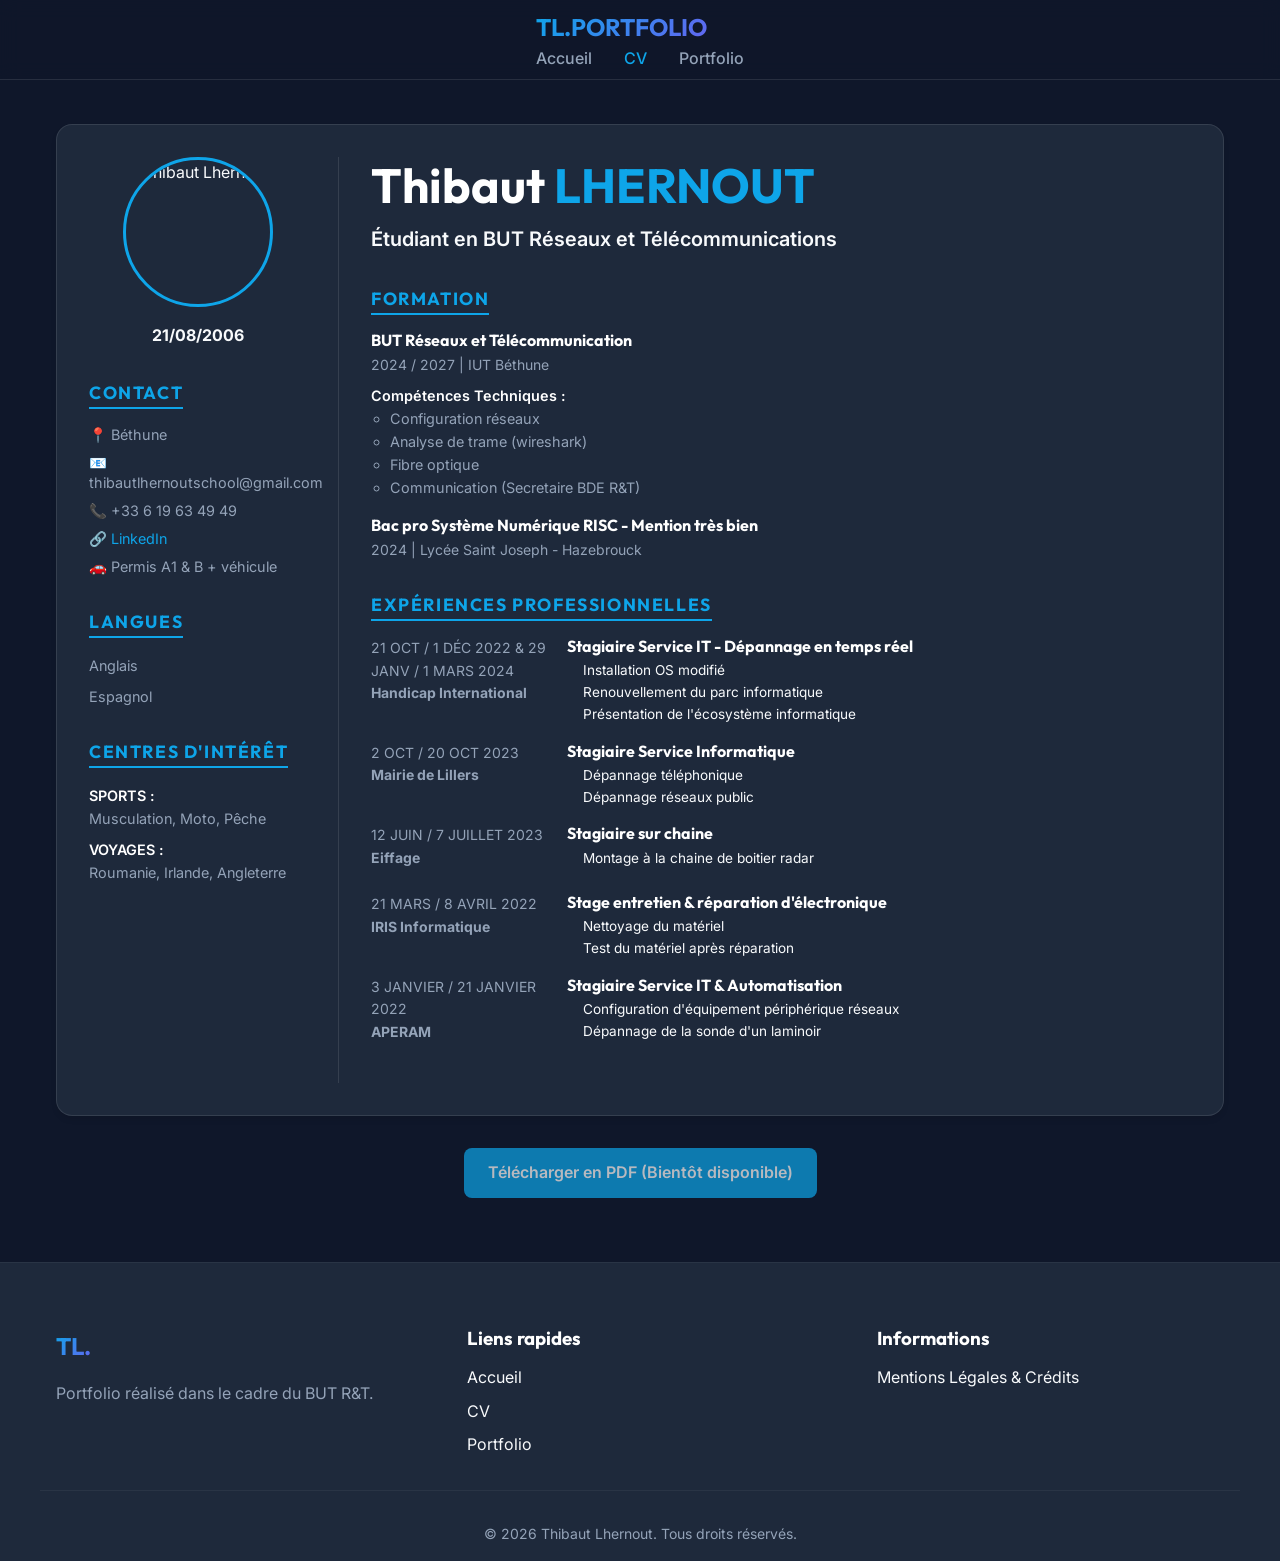
==== cv.html @ 1a81b9df "base du portfolio" ====
<!DOCTYPE html>
<html lang="fr">

<head>
    <meta charset="UTF-8">
    <meta name="viewport" content="width=device-width, initial-scale=1.0">
    <title>CV | Thibaut Lhernout</title>
    <meta name="description" content="CV professionnel de Thibaut Lhernout, étudiant en BUT R&T.">
    <link rel="stylesheet" href="style.css">
</head>

<body>
    <header>
        <div class="container nav">
            <a href="index.html" class="logo">TL.PORTFOLIO</a>
            <div class="menu-toggle" id="mobile-menu">
                <span></span>
                <span></span>
                <span></span>
            </div>
            <ul class="nav-links" id="nav-links">
                <li><a href="index.html">Accueil</a></li>
                <li><a href="cv.html" class="active">CV</a></li>
                <li><a href="portfolio.html">Portfolio</a></li>
            </ul>
        </div>
    </header>

    <main class="section animate-in">
        <div class="container" style="padding-top: 60px;">
            <div class="cv-container">
                <div class="cv-grid">
                    <!-- Sidebar -->
                    <aside class="cv-sidebar">
                        <div class="cv-section" style="text-align: center;">
                            <img src="assets/me.jpg" alt="Thibaut Lhernout"
                                style="width: 150px; height: 150px; border-radius: 50%; object-fit: cover; margin: 0 auto 1rem; border: 3px solid var(--primary);">
                            <p style="font-weight: 700; margin-bottom: 0.25rem;">21/08/2006</p>
                        </div>
                        <div class="cv-section">
                            <h3>Contact</h3>
                            <ul style="font-size: 0.9rem; color: var(--text-muted); line-height: 1.4;">
                                <li style="margin-bottom: 0.5rem;">📍 Béthune</li>
                                <li style="margin-bottom: 0.5rem;">📧 thibautlhernoutschool@gmail.com</li>
                                <li style="margin-bottom: 0.5rem;">📞 +33 6 19 63 49 49</li>
                                <li style="margin-bottom: 0.5rem;">🔗 <a
                                        href="https://www.linkedin.com/in/thibaut-lhernout-79a425307"
                                        style="color: var(--primary);">LinkedIn</a></li>
                                <li style="margin-bottom: 0.5rem;">🚗 Permis A1 & B + véhicule</li>
                            </ul>
                        </div>
                        <div class="cv-section">
                            <h3>Langues</h3>
                            <ul style="font-size: 0.9rem; color: var(--text-muted);">
                                <li style="margin-bottom: 0.5rem;">Anglais</li>
                                <li style="margin-bottom: 0.5rem;">Espagnol</li>
                            </ul>
                        </div>
                        <div class="cv-section">
                            <h3>Centres d'intérêt</h3>
                            <div style="font-size: 0.9rem; color: var(--text-muted);">
                                <p style="font-weight: 600; color: var(--white);">SPORTS :</p>
                                <p style="margin-bottom: 0.5rem;">Musculation, Moto, Pêche</p>
                                <p style="font-weight: 600; color: var(--white);">VOYAGES :</p>
                                <p>Roumanie, Irlande, Angleterre</p>
                            </div>
                        </div>
                    </aside>

                    <!-- Main Content -->
                    <div class="cv-main">
                        <div class="cv-section">
                            <h2 style="margin-bottom: 0.5rem; font-size: 3rem;">Thibaut <span
                                    style="color: var(--primary);">LHERNOUT</span></h2>
                            <p style="font-size: 1.25rem; font-weight: 600; margin-bottom: 1rem;">
                                Étudiant en BUT Réseaux et Télécommunications
                            </p>
                        </div>

                        <div class="cv-section">
                            <h3>Formation</h3>
                            <div class="cv-item">
                                <h4>BUT Réseaux et Télécommunication</h4>
                                <span class="date">2024 / 2027 | IUT Béthune</span>
                                <div style="font-size: 0.9rem; color: var(--text-muted); margin-top: 0.5rem;">
                                    <p style="font-weight: 600; color: var(--white);">Compétences Techniques :</p>
                                    <ul style="margin-left: 1.2rem; list-style-type: circle;">
                                        <li>Configuration réseaux</li>
                                        <li>Analyse de trame (wireshark)</li>
                                        <li>Fibre optique</li>
                                        <li>Communication (Secretaire BDE R&T)</li>
                                    </ul>
                                </div>
                            </div>
                            <div class="cv-item" style="margin-top: 1rem;">
                                <h4>Bac pro Système Numérique RISC - Mention très bien</h4>
                                <span class="date">2024 | Lycée Saint Joseph - Hazebrouck</span>
                            </div>
                        </div>

                        <div class="cv-section">
                            <h3>Expériences Professionnelles</h3>
                            <div class="cv-item" style="display: grid; grid-template-columns: 180px 1fr; gap: 1rem;">
                                <span class="date">21 OCT / 1 DÉC 2022 & 29 JANV / 1 MARS 2024<br><strong>Handicap
                                        International</strong></span>
                                <div>
                                    <h4>Stagiaire Service IT - Dépannage en temps réel</h4>
                                    <ul style="font-size: 0.85rem; padding-left: 1rem;">
                                        <li>Installation OS modifié</li>
                                        <li>Renouvellement du parc informatique</li>
                                        <li>Présentation de l'écosystème informatique</li>
                                    </ul>
                                </div>
                            </div>
                            <div class="cv-item"
                                style="display: grid; grid-template-columns: 180px 1fr; gap: 1rem; margin-top: 1rem;">
                                <span class="date">2 OCT / 20 OCT 2023<br><strong>Mairie de Lillers</strong></span>
                                <div>
                                    <h4>Stagiaire Service Informatique</h4>
                                    <ul style="font-size: 0.85rem; padding-left: 1rem;">
                                        <li>Dépannage téléphonique</li>
                                        <li>Dépannage réseaux public</li>
                                    </ul>
                                </div>
                            </div>
                            <div class="cv-item"
                                style="display: grid; grid-template-columns: 180px 1fr; gap: 1rem; margin-top: 1rem;">
                                <span class="date">12 JUIN / 7 JUILLET 2023<br><strong>Eiffage</strong></span>
                                <div>
                                    <h4>Stagiaire sur chaine</h4>
                                    <ul style="font-size: 0.85rem; padding-left: 1rem;">
                                        <li>Montage à la chaine de boitier radar</li>
                                    </ul>
                                </div>
                            </div>
                            <div class="cv-item"
                                style="display: grid; grid-template-columns: 180px 1fr; gap: 1rem; margin-top: 1rem;">
                                <span class="date">21 MARS / 8 AVRIL 2022<br><strong>IRIS Informatique</strong></span>
                                <div>
                                    <h4>Stage entretien & réparation d'électronique</h4>
                                    <ul style="font-size: 0.85rem; padding-left: 1rem;">
                                        <li>Nettoyage du matériel</li>
                                        <li>Test du matériel après réparation</li>
                                    </ul>
                                </div>
                            </div>
                            <div class="cv-item"
                                style="display: grid; grid-template-columns: 180px 1fr; gap: 1rem; margin-top: 1rem;">
                                <span class="date">3 JANVIER / 21 JANVIER 2022<br><strong>APERAM</strong></span>
                                <div>
                                    <h4>Stagiaire Service IT & Automatisation</h4>
                                    <ul style="font-size: 0.85rem; padding-left: 1rem;">
                                        <li>Configuration d'équipement périphérique réseaux</li>
                                        <li>Dépannage de la sonde d'un laminoir</li>
                                    </ul>
                                </div>
                            </div>
                        </div>
                    </div>
                </div>
            </div>
            <div style="margin-top: var(--space-md); text-align: center;">
                <a href="#" class="btn btn-primary" style="opacity: 0.7; cursor: not-allowed;">Télécharger en PDF
                    (Bientôt disponible)</a>
            </div>
        </div>
    </main>

    <footer>
        <div class="container footer-content">
            <div class="footer-brand">
                <a href="index.html" class="logo">TL.</a>
                <p style="color: var(--text-muted); margin-top: var(--space-sm);">Portfolio réalisé dans le cadre du BUT
                    R&T.</p>
            </div>
            <div class="footer-links">
                <h3 style="margin-bottom: var(--space-sm);">Liens rapides</h3>
                <ul style="display: flex; flex-direction: column; gap: 0.5rem;">
                    <li><a href="index.html">Accueil</a></li>
                    <li><a href="cv.html">CV</a></li>
                    <li><a href="portfolio.html">Portfolio</a></li>
                </ul>
            </div>
            <div class="footer-legal">
                <h3 style="margin-bottom: var(--space-sm);">Informations</h3>
                <ul style="display: flex; flex-direction: column; gap: 0.5rem;">
                    <li><a href="legal.html">Mentions Légales & Crédits</a></li>
                </ul>
            </div>
        </div>
        <div class="container footer-bottom">
            <p>&copy; 2026 Thibaut Lhernout. Tous droits réservés.</p>
        </div>
    </footer>

    <script>
        const menuToggle = document.getElementById('mobile-menu');
        const navLinks = document.getElementById('nav-links');

        menuToggle.addEventListener('click', () => {
            navLinks.classList.toggle('active');
            menuToggle.classList.toggle('is-active');
        });
    </script>
</body>

</html>
---- style.css ----
/* Google Fonts */
@import url('https://fonts.googleapis.com/css2?family=Inter:wght@300;400;600;700&family=Outfit:wght@400;600;700&display=swap');

:root {
    /* Color Palette - Cyber / R&T Theme */
    --primary: #0ea5e9;
    /* Cyan 500 */
    --primary-dark: #0284c7;
    --secondary: #6366f1;
    /* Indigo 500 */
    --accent: #f59e0b;
    /* Amber 500 */
    --bg-dark: #0f172a;
    /* Slate 900 */
    --bg-card: #1e293b;
    /* Slate 800 */
    --text-main: #f8fafc;
    /* Slate 50 */
    --text-muted: #94a3b8;
    /* Slate 400 */
    --white: #ffffff;

    /* Spacing */
    --space-xs: 0.5rem;
    --space-sm: 1rem;
    --space-md: 2rem;
    --space-lg: 4rem;
    --space-xl: 8rem;

    /* Transitions */
    --transition: all 0.3s cubic-bezier(0.4, 0, 0.2, 1);
}

/* Reset & Base */
*,
*::before,
*::after {
    box-sizing: border-box;
    margin: 0;
    padding: 0;
}

html {
    scroll-behavior: smooth;
    font-size: 16px;
}

body {
    font-family: 'Inter', sans-serif;
    background-color: var(--bg-dark);
    color: var(--text-main);
    line-height: 1.6;
    overflow-x: hidden;
}

h1,
h2,
h3,
h4,
h5,
h6 {
    font-family: 'Outfit', sans-serif;
    color: var(--white);
    line-height: 1.2;
}

a {
    text-decoration: none;
    color: inherit;
    transition: var(--transition);
}

ul {
    list-style: none;
}

img {
    max-width: 100%;
    display: block;
}

/* Utilities */
.container {
    max-width: 1200px;
    margin: 0 auto;
    padding: 0 var(--space-sm);
}

.section {
    padding: var(--space-lg) 0;
}

.flex {
    display: flex;
    align-items: center;
    gap: var(--space-sm);
}

.grid {
    display: grid;
    gap: var(--space-md);
}

.btn {
    display: inline-block;
    padding: 0.75rem 1.5rem;
    border-radius: 0.5rem;
    font-weight: 600;
    cursor: pointer;
    transition: var(--transition);
    border: none;
}

.btn-primary {
    background-color: var(--primary);
    color: var(--white);
}

.btn-primary:hover {
    background-color: var(--primary-dark);
    transform: translateY(-2px);
    box-shadow: 0 10px 15px -3px rgba(14, 165, 233, 0.4);
}

/* Header & Nav */
header {
    height: 80px;
    display: flex;
    align-items: center;
    position: fixed;
    top: 0;
    width: 100%;
    z-index: 1000;
    background: rgba(15, 23, 42, 0.8);
    backdrop-filter: blur(10px);
    border-bottom: 1px solid rgba(255, 255, 255, 0.1);
}

nav {
    display: flex;
    justify-content: space-between;
    align-items: center;
    width: 100%;
}

.logo {
    font-size: 1.5rem;
    font-weight: 700;
    font-family: 'Outfit', sans-serif;
    background: linear-gradient(135deg, var(--primary), var(--secondary));
    -webkit-background-clip: text;
    background-clip: text;
    -webkit-text-fill-color: transparent;
}

.nav-links {
    display: flex;
    gap: var(--space-md);
}

.nav-links a {
    font-weight: 500;
    color: var(--text-muted);
}

.nav-links a:hover,
.nav-links a.active {
    color: var(--primary);
}

/* Footer */
footer {
    background-color: var(--bg-card);
    padding: var(--space-lg) 0 var(--space-sm);
    border-top: 1px solid rgba(255, 255, 255, 0.05);
}

.footer-content {
    display: grid;
    grid-template-columns: repeat(auto-fit, minmax(200px, 1fr));
    gap: var(--space-lg);
    margin-bottom: var(--space-md);
}

.footer-bottom {
    text-align: center;
    padding-top: var(--space-md);
    border-top: 1px solid rgba(255, 255, 255, 0.05);
    color: var(--text-muted);
    font-size: 0.875rem;
}

/* CV Styles */
.cv-container {
    background: var(--bg-card);
    padding: var(--space-md);
    border-radius: 1rem;
    border: 1px solid rgba(255, 255, 255, 0.1);
    box-shadow: 0 4px 6px -1px rgba(0, 0, 0, 0.1);
}

.cv-grid {
    display: grid;
    grid-template-columns: 250px 1fr;
    gap: var(--space-md);
}

.cv-sidebar {
    border-right: 1px solid rgba(255, 255, 255, 0.1);
    padding-right: var(--space-md);
}

.cv-section {
    margin-bottom: var(--space-md);
}

.cv-section h3 {
    font-size: 1.1rem;
    color: var(--primary);
    text-transform: uppercase;
    letter-spacing: 0.1rem;
    margin-bottom: var(--space-sm);
    border-bottom: 2px solid var(--primary);
    padding-bottom: 0.25rem;
    display: inline-block;
}

.cv-item {
    margin-bottom: var(--space-sm);
}

.cv-item h4 {
    margin-bottom: 0.25rem;
}

.cv-item .date {
    color: var(--text-muted);
    font-size: 0.875rem;
    margin-bottom: 0.5rem;
    display: block;
}

/* Portfolio Styles */
.competence-grid {
    display: grid;
    grid-template-columns: repeat(auto-fit, minmax(280px, 1fr));
    gap: var(--space-md);
}

.competence-card {
    background: var(--bg-card);
    padding: var(--space-md);
    border-radius: 1rem;
    border: 1px solid rgba(255, 255, 255, 0.1);
    transition: var(--transition);
    cursor: pointer;
}

.competence-card:hover,
.competence-card.active-filter {
    border-color: var(--primary);
    transform: translateY(-5px);
    box-shadow: 0 10px 15px -3px rgba(14, 165, 233, 0.2);
}

.competence-card.active-filter {
    background: rgba(14, 165, 233, 0.1);
}

.competence-icon {
    font-size: 2rem;
    color: var(--primary);
    margin-bottom: var(--space-sm);
}

.project-link {
    display: inline-block;
    margin-top: var(--space-sm);
    color: var(--primary);
    font-weight: 600;
}

.project-link:hover {
    text-decoration: underline;
}

/* Mobile Menu Toggle */
.menu-toggle {
    display: none;
    flex-direction: column;
    gap: 6px;
    cursor: pointer;
    z-index: 1001;
}

.menu-toggle span {
    width: 30px;
    height: 3px;
    background-color: var(--white);
    transition: var(--transition);
    border-radius: 3px;
}

/* Animations */
@keyframes fadeInUp {
    from {
        opacity: 0;
        transform: translateY(20px);
    }

    to {
        opacity: 1;
        transform: translateY(0);
    }
}

.animate-in {
    animation: fadeInUp 0.8s ease forwards;
}

/* Responsive */
@media (max-width: 1024px) {
    :root {
        --space-lg: 3rem;
    }
}

@media (max-width: 768px) {
    .menu-toggle {
        display: flex;
    }

    .nav-links {
        position: fixed;
        top: 0;
        right: -100%;
        height: 100vh;
        width: 70%;
        background-color: var(--bg-card);
        flex-direction: column;
        justify-content: center;
        align-items: center;
        transition: var(--transition);
        box-shadow: -10px 0 30px rgba(0, 0, 0, 0.5);
    }

    .nav-links.active {
        right: 0;
    }

    .cv-grid {
        grid-template-columns: 1fr;
    }

    .cv-sidebar {
        border-right: none;
        border-bottom: 1px solid rgba(255, 255, 255, 0.1);
        padding-right: 0;
        padding-bottom: var(--space-md);
    }
}

@media (max-width: 600px) {
    .nav-links {
        display: none;
        /* Mobile menu logic would go here, keep it simple for now or use a hamburger */
    }

    .hero h1 {
        font-size: 2.5rem;
    }

    .section {
        padding: var(--space-md) 0;
    }
}
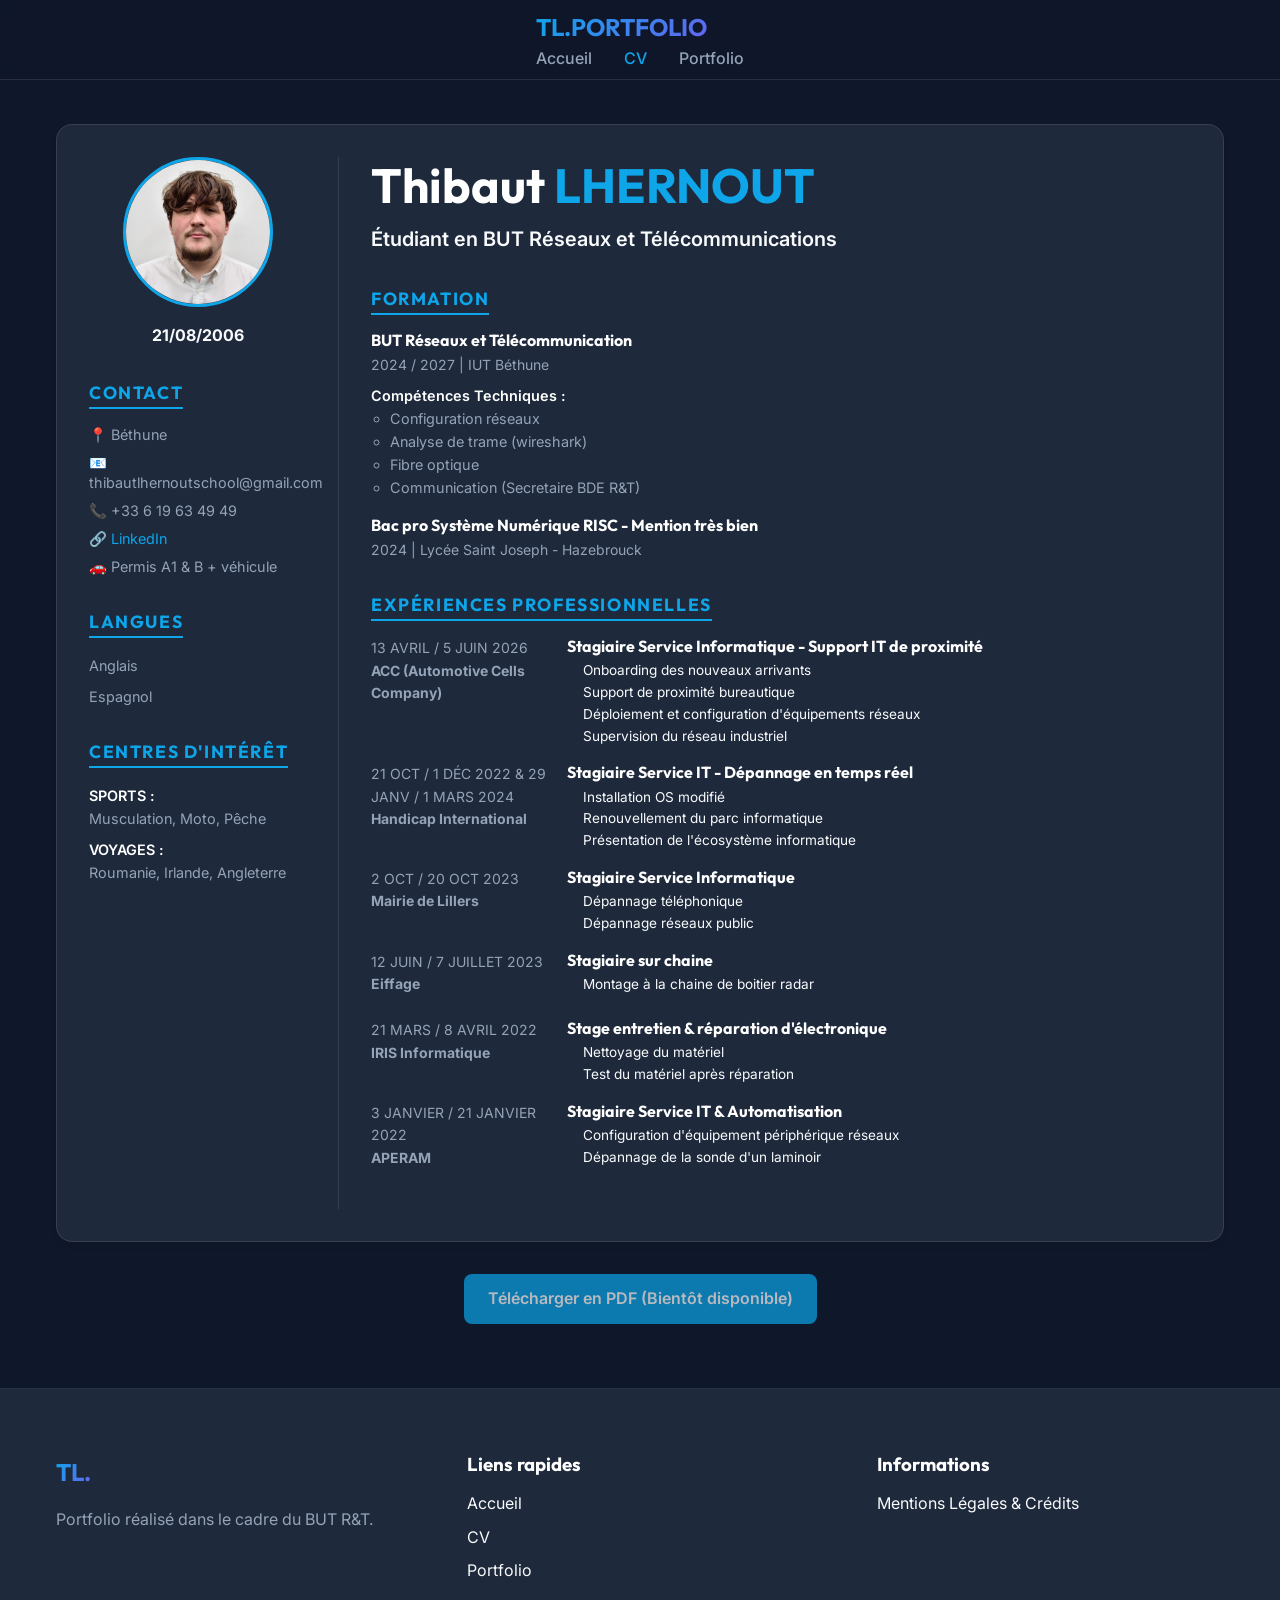
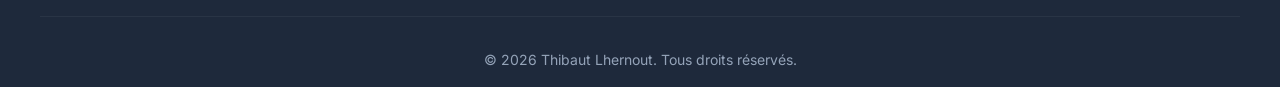
==== commit 8213267f: "Mise à jour" ====
--- a/cv.html
+++ b/cv.html
@@ -101,6 +101,20 @@
                         <div class="cv-section">
                             <h3>Expériences Professionnelles</h3>
                             <div class="cv-item" style="display: grid; grid-template-columns: 180px 1fr; gap: 1rem;">
+                                <span class="date">13 AVRIL / 5 JUIN 2026<br><strong>ACC (Automotive Cells
+                                        Company)</strong></span>
+                                <div>
+                                    <h4>Stagiaire Service Informatique - Support IT de proximité</h4>
+                                    <ul style="font-size: 0.85rem; padding-left: 1rem;">
+                                        <li>Onboarding des nouveaux arrivants</li>
+                                        <li>Support de proximité bureautique</li>
+                                        <li>Déploiement et configuration d'équipements réseaux</li>
+                                        <li>Supervision du réseau industriel</li>
+                                    </ul>
+                                </div>
+                            </div>
+                            <div class="cv-item"
+                                style="display: grid; grid-template-columns: 180px 1fr; gap: 1rem; margin-top: 1rem;">
                                 <span class="date">21 OCT / 1 DÉC 2022 & 29 JANV / 1 MARS 2024<br><strong>Handicap
                                         International</strong></span>
                                 <div>
--- a/style.css
+++ b/style.css
@@ -273,15 +273,264 @@
     margin-bottom: var(--space-sm);
 }
 
-.project-link {
-    display: inline-block;
-    margin-top: var(--space-sm);
-    color: var(--primary);
-    font-weight: 600;
-}
-
 .project-link:hover {
     text-decoration: underline;
+}
+
+/* Project Cards Styles */
+.project-item {
+    display: block;
+    transition: var(--transition);
+}
+
+.project-card {
+    background: var(--bg-card);
+    border-radius: 1rem;
+    overflow: hidden;
+    border: 1px solid rgba(255, 255, 255, 0.1);
+    height: 100%;
+    display: flex;
+    flex-direction: column;
+    transition: var(--transition);
+}
+
+.project-card:hover {
+    transform: translateY(-5px);
+    border-color: var(--primary);
+    box-shadow: 0 15px 30px -10px rgba(0, 0, 0, 0.5);
+}
+
+.project-image {
+    width: 100%;
+    height: 160px;
+    object-fit: cover;
+    border-bottom: 1px solid rgba(255, 255, 255, 0.1);
+    transition: var(--transition);
+}
+
+.project-card:hover .project-image {
+    transform: scale(1.05);
+}
+
+.project-content {
+    padding: var(--space-md);
+    flex-grow: 1;
+    display: flex;
+    flex-direction: column;
+}
+
+.project-category {
+    font-size: 0.75rem;
+    font-weight: 700;
+    text-transform: uppercase;
+    color: var(--primary);
+    margin-bottom: 0.5rem;
+    letter-spacing: 0.05rem;
+}
+
+.project-card h3 {
+    margin-bottom: 1rem;
+    font-size: 1.25rem;
+}
+
+.project-description {
+    color: var(--text-muted);
+    font-size: 0.95rem;
+    margin-bottom: 1.5rem;
+    flex-grow: 1;
+}
+
+.project-tags {
+    display: flex;
+    flex-wrap: wrap;
+    gap: 0.5rem;
+    margin-top: auto;
+}
+
+.tag {
+    background: rgba(14, 165, 233, 0.1);
+    padding: 0.3rem 0.8rem;
+    border-radius: 2rem;
+    font-size: 0.7rem;
+    color: var(--primary);
+    border: 1px solid rgba(14, 165, 233, 0.2);
+    font-weight: 600;
+}
+
+.project-livrables {
+    background: rgba(0, 0, 0, 0.2);
+    padding: var(--space-sm);
+    border-radius: 0.5rem;
+    margin: 1rem 0;
+    border: 1px solid rgba(255, 255, 255, 0.05);
+}
+
+.project-livrables h4 {
+    font-size: 0.85rem;
+    color: var(--primary);
+    margin-bottom: 0.5rem;
+    display: flex;
+    align-items: center;
+    gap: 0.5rem;
+}
+
+.project-livrables h4::before {
+    content: '📋';
+    font-size: 0.9rem;
+}
+
+.project-footer {
+    padding: var(--space-sm) var(--space-md);
+    background: rgba(14, 165, 233, 0.05);
+    border-top: 1px solid rgba(14, 165, 233, 0.1);
+}
+
+/* Reflective Section Styles - Premium Refined */
+.reflective-toggle {
+    width: 100%;
+    padding: 1rem;
+    background: rgba(15, 23, 42, 0.4);
+    border: none;
+    border-top: 1px solid rgba(255, 255, 255, 0.05);
+    color: var(--text-muted);
+    font-size: 0.85rem;
+    font-weight: 600;
+    cursor: pointer;
+    display: flex;
+    justify-content: center;
+    align-items: center;
+    gap: 0.75rem;
+    transition: var(--transition);
+    letter-spacing: 0.05rem;
+    text-transform: uppercase;
+}
+
+.reflective-toggle:hover {
+    background: rgba(14, 165, 233, 0.08);
+    color: var(--primary);
+}
+
+.reflective-toggle i {
+    font-size: 0.8rem;
+    transition: transform 0.4s cubic-bezier(0.175, 0.885, 0.32, 1.275);
+}
+
+.reflective-content {
+    display: none;
+    padding: var(--space-md);
+    background: rgba(15, 23, 42, 0.6);
+    backdrop-filter: blur(12px);
+    -webkit-backdrop-filter: blur(12px);
+    border-top: 1px solid rgba(255, 255, 255, 0.05);
+    animation: fadeInSlide 0.4s ease-out;
+}
+
+.reflective-content.active {
+    display: block;
+}
+
+.ac-block {
+    background: linear-gradient(145deg, rgba(30, 41, 59, 0.4), rgba(15, 23, 42, 0.4));
+    padding: 1.5rem;
+    border-radius: 1rem;
+    border: 1px solid rgba(255, 255, 255, 0.05);
+    box-shadow: inset 0 0 20px rgba(0, 0, 0, 0.2);
+    margin-bottom: 2rem;
+    position: relative;
+    overflow: hidden;
+}
+
+.ac-block::after {
+    content: '';
+    position: absolute;
+    top: 0;
+    left: 0;
+    width: 4px;
+    height: 100%;
+    background: linear-gradient(to bottom, var(--primary), var(--secondary));
+}
+
+.ac-title {
+    font-weight: 700;
+    color: var(--white);
+    font-size: 1rem;
+    margin-bottom: 1.5rem;
+    display: flex;
+    align-items: center;
+    gap: 0.75rem;
+}
+
+.ac-title i {
+    color: var(--primary);
+}
+
+.reflexion-grid {
+    display: grid;
+    grid-template-columns: repeat(auto-fit, minmax(280px, 1fr));
+    gap: 1.5rem;
+}
+
+.reflexion-item {
+    background: rgba(15, 23, 42, 0.3);
+    padding: 1.25rem;
+    border-radius: 0.75rem;
+    border: 1px solid rgba(255, 255, 255, 0.03);
+    transition: var(--transition);
+    display: flex;
+    flex-direction: column;
+    gap: 0.5rem;
+}
+
+.reflexion-item:hover {
+    background: rgba(255, 255, 255, 0.03);
+    border-color: rgba(14, 165, 233, 0.1);
+}
+
+.reflexion-item strong {
+    display: flex;
+    align-items: center;
+    gap: 0.6rem;
+    font-size: 0.85rem;
+    color: var(--white);
+    text-transform: none;
+    letter-spacing: normal;
+    font-family: 'Outfit', sans-serif;
+}
+
+.reflexion-item strong i {
+    color: var(--primary);
+    font-size: 0.9rem;
+}
+
+.reflexion-item p {
+    font-size: 0.9rem;
+    color: var(--text-muted);
+    line-height: 1.6;
+    padding-left: 1.5rem;
+}
+
+@keyframes fadeInSlide {
+    from {
+        opacity: 0;
+        transform: translateY(-15px);
+    }
+
+    to {
+        opacity: 1;
+        transform: translateY(0);
+    }
+}
+
+@keyframes slideDown {
+    from {
+        opacity: 0;
+        transform: translateY(-10px);
+    }
+
+    to {
+        opacity: 1;
+        transform: translateY(0);
+    }
 }
 
 /* Mobile Menu Toggle */
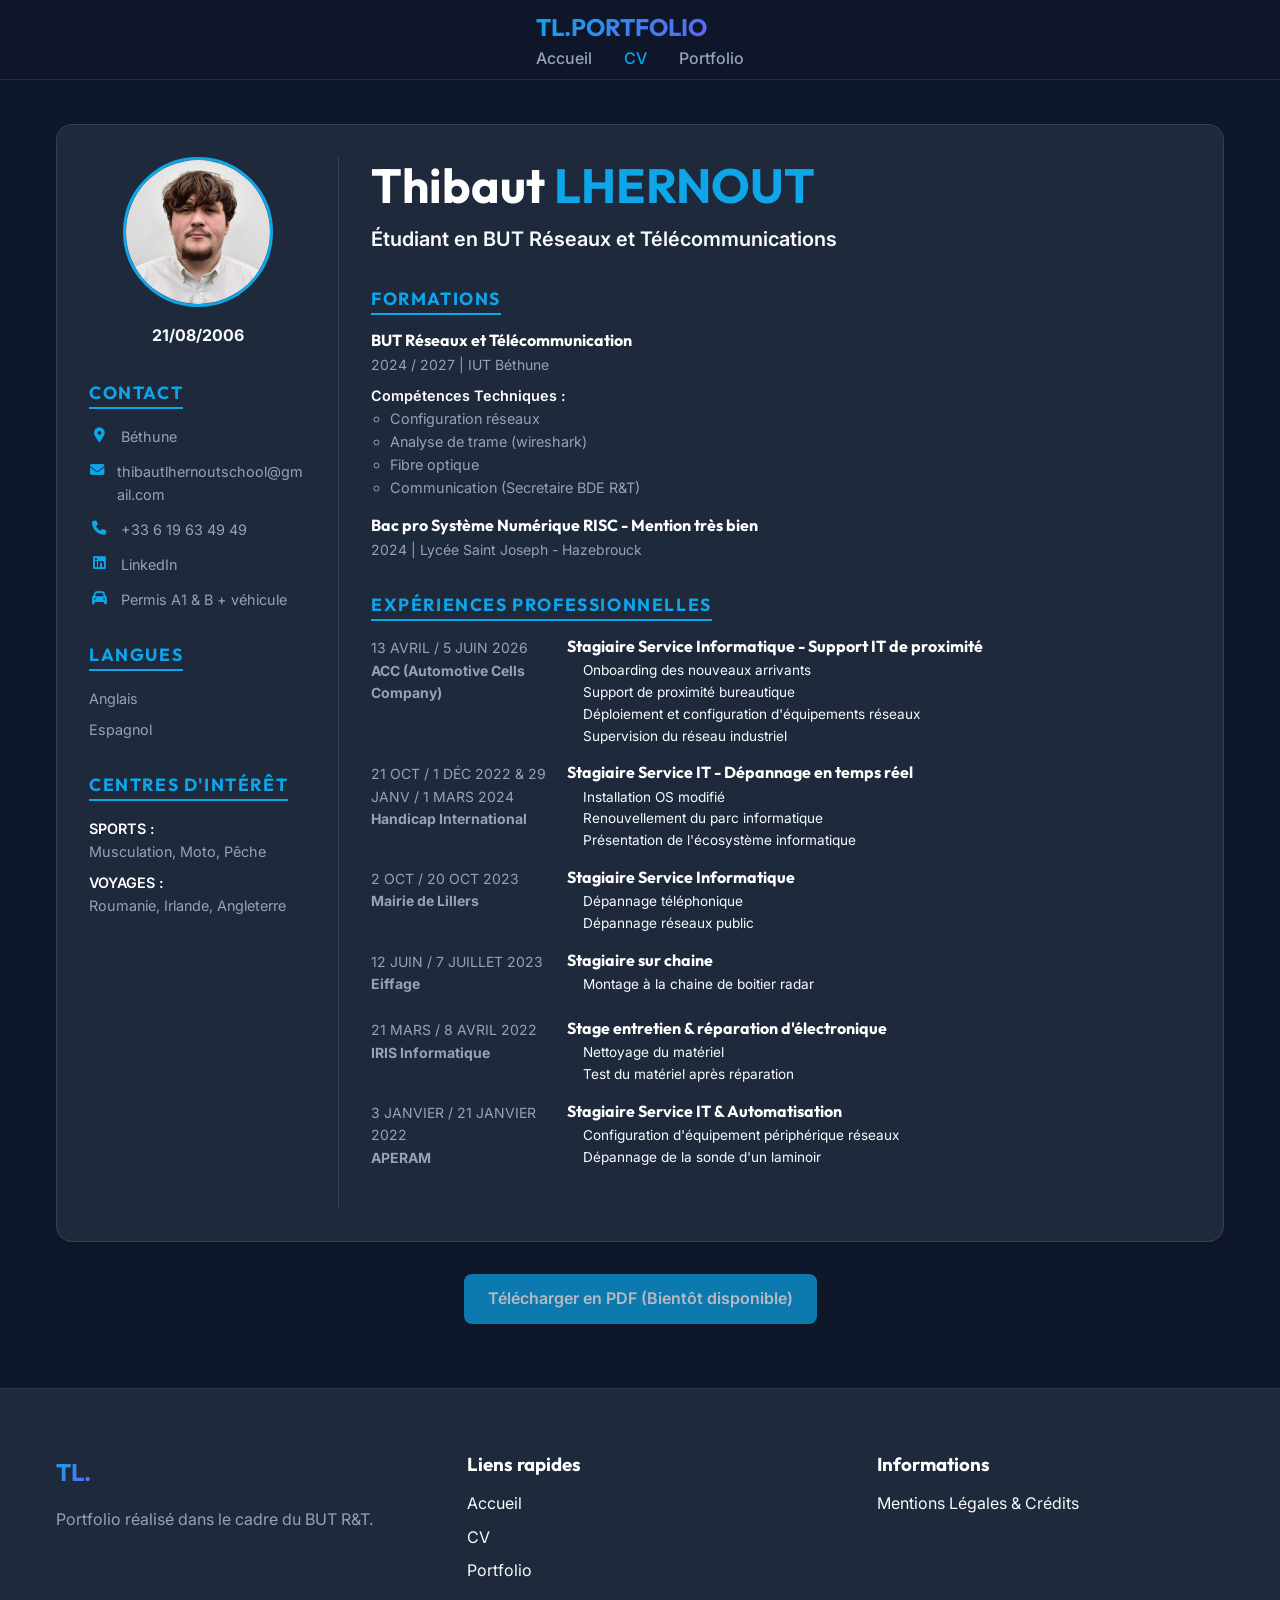
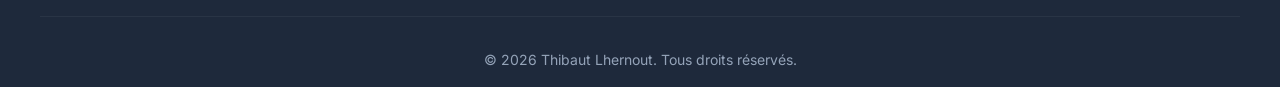
==== commit 14134803: "Mise à jour" ====
--- a/cv.html
+++ b/cv.html
@@ -7,6 +7,7 @@
     <title>CV | Thibaut Lhernout</title>
     <meta name="description" content="CV professionnel de Thibaut Lhernout, étudiant en BUT R&T.">
     <link rel="stylesheet" href="style.css">
+    <link rel="stylesheet" href="https://cdnjs.cloudflare.com/ajax/libs/font-awesome/6.4.0/css/all.min.css">
 </head>
 
 <body>
@@ -39,14 +40,16 @@
                         </div>
                         <div class="cv-section">
                             <h3>Contact</h3>
-                            <ul style="font-size: 0.9rem; color: var(--text-muted); line-height: 1.4;">
-                                <li style="margin-bottom: 0.5rem;">📍 Béthune</li>
-                                <li style="margin-bottom: 0.5rem;">📧 thibautlhernoutschool@gmail.com</li>
-                                <li style="margin-bottom: 0.5rem;">📞 +33 6 19 63 49 49</li>
-                                <li style="margin-bottom: 0.5rem;">🔗 <a
+                            <ul class="cv-contact-list">
+                                <li><i class="fas fa-map-marker-alt"></i> Béthune</li>
+                                <li><i class="fas fa-envelope"></i> <a
+                                        href="mailto:thibautlhernoutschool@gmail.com">thibautlhernoutschool@gmail.com</a>
+                                </li>
+                                <li><i class="fas fa-phone"></i> <a href="tel:+33619634949">+33 6 19 63 49 49</a></li>
+                                <li><i class="fab fa-linkedin"></i> <a
                                         href="https://www.linkedin.com/in/thibaut-lhernout-79a425307"
-                                        style="color: var(--primary);">LinkedIn</a></li>
-                                <li style="margin-bottom: 0.5rem;">🚗 Permis A1 & B + véhicule</li>
+                                        target="_blank">LinkedIn</a></li>
+                                <li><i class="fas fa-car"></i> Permis A1 & B + véhicule</li>
                             </ul>
                         </div>
                         <div class="cv-section">
@@ -78,7 +81,7 @@
                         </div>
 
                         <div class="cv-section">
-                            <h3>Formation</h3>
+                            <h3>Formations</h3>
                             <div class="cv-item">
                                 <h4>BUT Réseaux et Télécommunication</h4>
                                 <span class="date">2024 / 2027 | IUT Béthune</span>
--- a/style.css
+++ b/style.css
@@ -205,6 +205,32 @@
     gap: var(--space-md);
 }
 
+.cv-contact-list {
+    font-size: 0.9rem;
+    color: var(--text-muted);
+}
+
+.cv-contact-list li {
+    margin-bottom: 0.75rem;
+    display: flex;
+    align-items: flex-start;
+    gap: 0.75rem;
+    word-break: break-all;
+}
+
+.cv-contact-list i {
+    color: var(--primary);
+    width: 20px;
+    text-align: center;
+    margin-top: 3px;
+    /* Alignment with first line of text */
+}
+
+.cv-contact-list a:hover {
+    color: var(--primary);
+    text-decoration: underline;
+}
+
 .cv-sidebar {
     border-right: 1px solid rgba(255, 255, 255, 0.1);
     padding-right: var(--space-md);
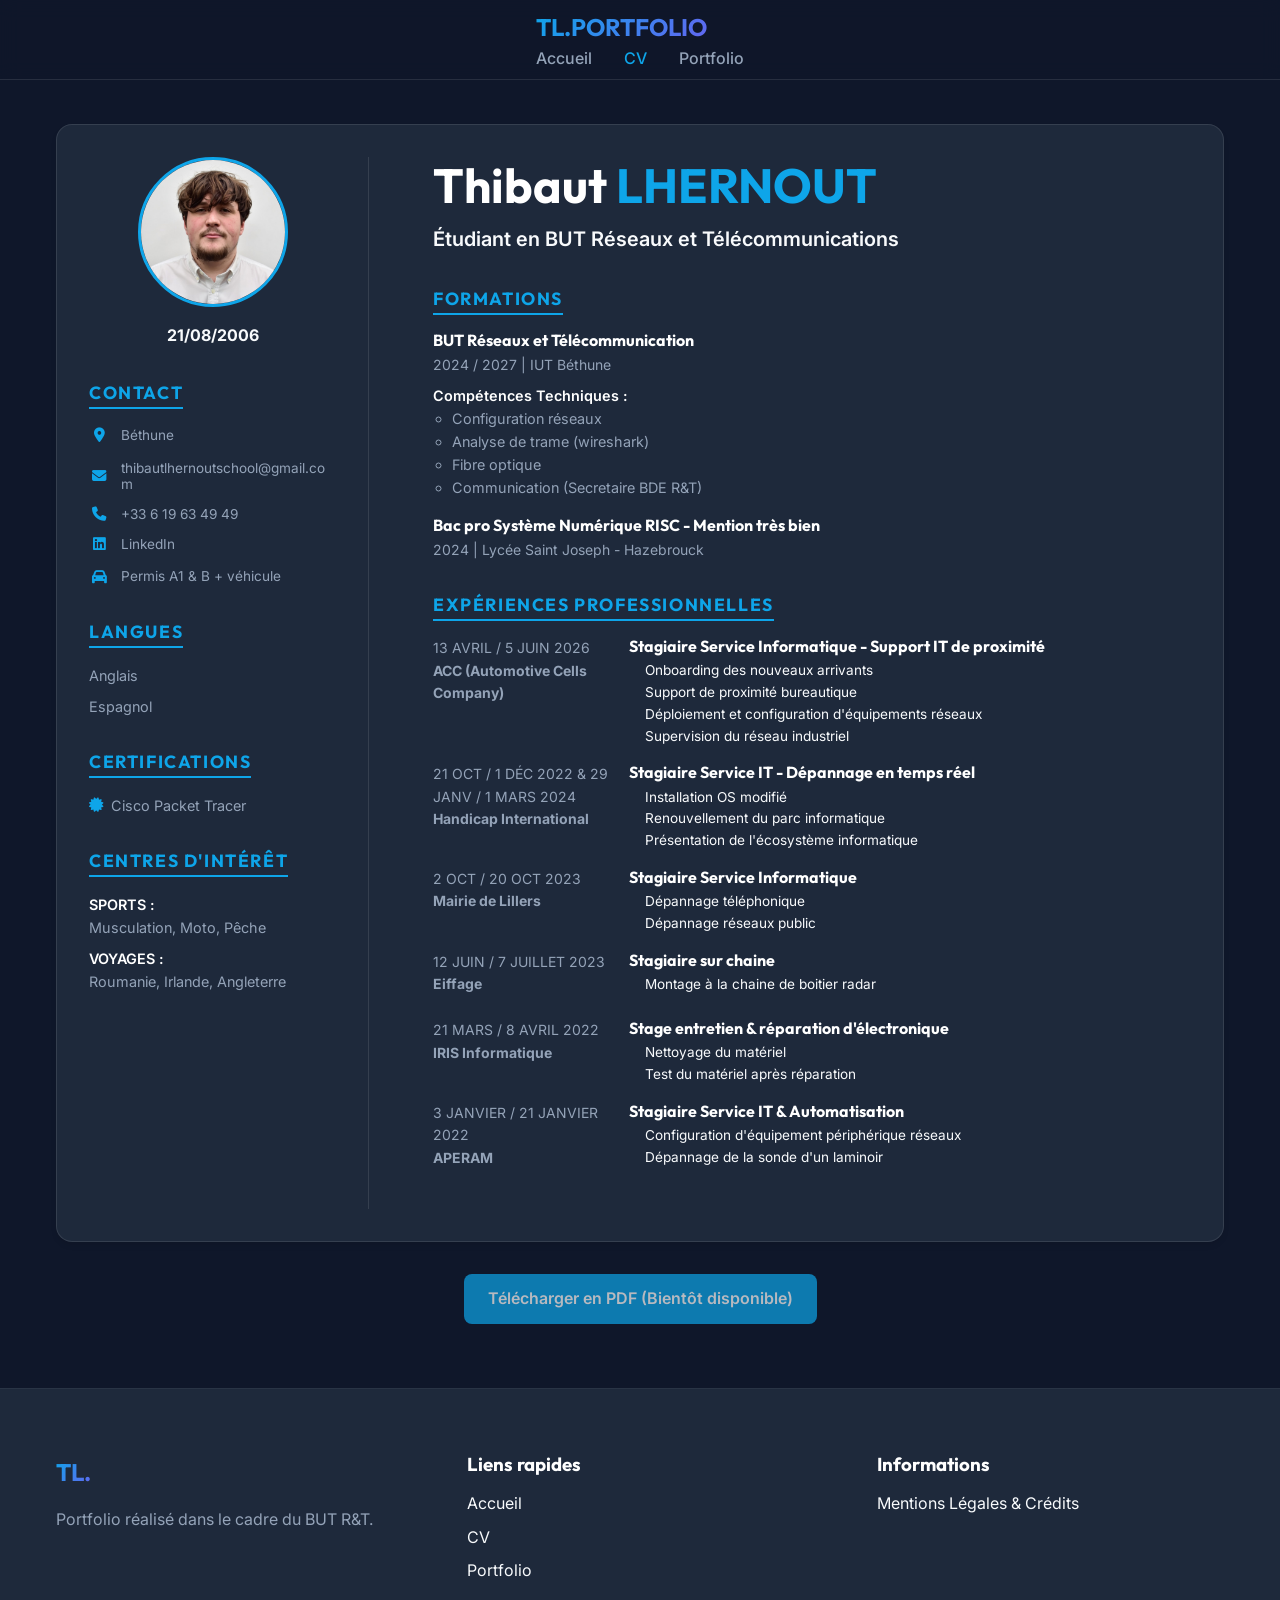
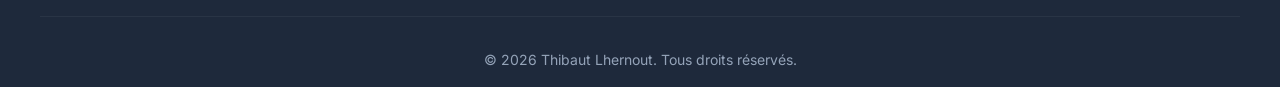
==== commit 8cb1be55: "niv 2" ====
--- a/cv.html
+++ b/cv.html
@@ -60,6 +60,15 @@
                             </ul>
                         </div>
                         <div class="cv-section">
+                            <h3>Certifications</h3>
+                            <ul style="font-size: 0.9rem; color: var(--text-muted); list-style: none; padding-left: 0;">
+                                <li style="margin-bottom: 0.5rem; display: flex; align-items: center; gap: 0.5rem;">
+                                    <i class="fas fa-certificate" style="color: var(--primary);"></i>
+                                    <span>Cisco Packet Tracer</span>
+                                </li>
+                            </ul>
+                        </div>
+                        <div class="cv-section">
                             <h3>Centres d'intérêt</h3>
                             <div style="font-size: 0.9rem; color: var(--text-muted);">
                                 <p style="font-weight: 600; color: var(--white);">SPORTS :</p>
--- a/style.css
+++ b/style.css
@@ -201,34 +201,40 @@
 
 .cv-grid {
     display: grid;
-    grid-template-columns: 250px 1fr;
-    gap: var(--space-md);
+    grid-template-columns: 280px 1fr;
+    gap: var(--space-lg);
 }
 
 .cv-contact-list {
+    font-size: 0.85rem;
+    color: var(--text-muted);
+}
+
+.cv-contact-list li {
+    margin-bottom: 0.85rem;
+    display: grid;
+    grid-template-columns: 20px 1fr;
+    gap: 0.75rem;
+    align-items: center;
+}
+
+.cv-contact-list i {
+    color: var(--primary);
     font-size: 0.9rem;
-    color: var(--text-muted);
-}
-
-.cv-contact-list li {
-    margin-bottom: 0.75rem;
-    display: flex;
-    align-items: flex-start;
-    gap: 0.75rem;
-    word-break: break-all;
-}
-
-.cv-contact-list i {
-    color: var(--primary);
-    width: 20px;
-    text-align: center;
-    margin-top: 3px;
-    /* Alignment with first line of text */
+    display: flex;
+    justify-content: center;
+}
+
+.cv-contact-list a {
+    color: var(--text-muted);
+    transition: var(--transition);
+    word-break: break-word;
+    /* Mieux que break-all */
+    line-height: 1.2;
 }
 
 .cv-contact-list a:hover {
     color: var(--primary);
-    text-decoration: underline;
 }
 
 .cv-sidebar {
@@ -648,4 +654,253 @@
     .section {
         padding: var(--space-md) 0;
     }
+}
+
+/* Competence Section Styles */
+.competence-section {
+    margin-bottom: var(--space-xl);
+    scroll-margin-top: 100px;
+}
+
+.competence-header {
+    margin-bottom: var(--space-md);
+    padding-bottom: var(--space-sm);
+    border-bottom: 2px solid var(--primary);
+    display: flex;
+    align-items: center;
+    gap: var(--space-sm);
+}
+
+.competence-header i {
+    font-size: 2.5rem;
+    color: var(--primary);
+}
+
+.niveau-group {
+    margin-bottom: var(--space-lg);
+}
+
+.niveau-title {
+    font-size: 1.3rem;
+    color: var(--secondary);
+    margin-bottom: var(--space-sm);
+    display: flex;
+    justify-content: space-between;
+    align-items: center;
+    gap: 0.5rem;
+    cursor: pointer;
+    background: rgba(14, 165, 233, 0.05);
+    padding: 1rem;
+    border-radius: 0.5rem;
+    border: 1px solid rgba(255, 255, 255, 0.05);
+    transition: var(--transition);
+}
+
+.niveau-title:hover {
+    background: rgba(14, 165, 233, 0.1);
+    border-color: var(--primary);
+}
+
+.niveau-title i {
+    font-size: 1.1rem;
+    color: var(--primary);
+    transition: transform 0.3s ease;
+}
+
+.niveau-title.active i {
+    transform: rotate(180deg);
+}
+
+.niveau-title span {
+    display: flex;
+    align-items: center;
+    gap: 0.75rem;
+}
+
+.niveau-title span::before {
+    content: '';
+    display: block;
+    width: 8px;
+    height: 8px;
+    background: var(--secondary);
+    border-radius: 50%;
+}
+
+.ac-grid {
+    display: grid;
+    grid-template-columns: repeat(auto-fit, minmax(450px, 1fr));
+    gap: var(--space-md);
+    align-items: start;
+    max-height: 0;
+    overflow: hidden;
+    transition: max-height 0.4s ease-out, padding 0.3s ease, margin 0.3s ease;
+    padding: 0 0.5rem;
+    margin-top: 0;
+    opacity: 0;
+}
+
+.ac-grid.active {
+    max-height: 5000px;
+    /* Large enough to contain any AC grid */
+    padding: var(--space-md) 0.5rem;
+    margin-top: var(--space-sm);
+    margin-bottom: var(--space-lg);
+    opacity: 1;
+}
+
+.ac-card {
+    background: var(--bg-card);
+    border-radius: 1rem;
+    border: 1px solid rgba(255, 255, 255, 0.1);
+    padding: var(--space-md);
+    transition: var(--transition);
+    display: flex;
+    flex-direction: column;
+    position: relative;
+    overflow: hidden;
+}
+
+.ac-card.empty {
+    border-style: dashed;
+    opacity: 0.8;
+}
+
+.ac-card.empty:hover {
+    opacity: 1;
+}
+
+.ac-placeholder-message {
+    padding: var(--space-md);
+    text-align: center;
+    color: var(--text-muted);
+    font-size: 0.9rem;
+    background: rgba(14, 165, 233, 0.02);
+    border-radius: 0.5rem;
+    display: flex;
+    flex-direction: column;
+    align-items: center;
+    gap: 0.75rem;
+}
+
+.ac-placeholder-message i {
+    font-size: 1.5rem;
+    color: var(--secondary);
+    opacity: 0.5;
+}
+
+.ac-card:hover {
+    border-color: var(--primary);
+    transform: translateY(-5px);
+}
+
+.ac-card-header {
+    display: flex;
+    justify-content: space-between;
+    align-items: flex-start;
+    margin-bottom: 1rem;
+}
+
+.ac-label {
+    background: rgba(14, 165, 233, 0.1);
+    color: var(--primary);
+    padding: 0.25rem 0.75rem;
+    border-radius: 0.5rem;
+    font-weight: 700;
+    font-size: 0.9rem;
+}
+
+.ac-card h4 {
+    font-size: 1.1rem;
+    margin-bottom: 1rem;
+}
+
+.ac-evidence {
+    margin-top: 1rem;
+}
+
+.reflective-content {
+    display: none;
+    padding: var(--space-md);
+    background: rgba(15, 23, 42, 0.2);
+    border: 1px solid rgba(255, 255, 255, 0.05);
+    border-radius: 0 0 0.5rem 0.5rem;
+    margin-top: -1px;
+}
+
+.reflective-content.active {
+    display: block;
+    animation: fadeIn 0.3s ease-out;
+}
+
+.reflexion-grid {
+    display: grid;
+    grid-template-columns: 1fr 1fr;
+    gap: var(--space-md);
+}
+
+.reflexion-item {
+    display: flex;
+    flex-direction: column;
+    gap: 0.25rem;
+}
+
+.reflexion-item strong {
+    color: var(--secondary);
+    font-size: 0.85rem;
+    display: flex;
+    align-items: center;
+    gap: 0.5rem;
+    text-transform: uppercase;
+    letter-spacing: 0.05rem;
+}
+
+.reflexion-item i {
+    color: var(--primary);
+    width: 16px;
+    text-align: center;
+}
+
+.reflexion-item p {
+    font-size: 0.9rem;
+    color: var(--text-muted);
+    line-height: 1.4;
+    margin: 0;
+}
+
+@media (max-width: 768px) {
+    .ac-grid {
+        grid-template-columns: 1fr;
+    }
+
+    .reflexion-grid {
+        grid-template-columns: 1fr;
+    }
+}
+
+/* Specific button for AC toggle */
+.ac-toggle {
+    width: 100%;
+    padding: 0.75rem 1rem;
+    background: rgba(15, 23, 42, 0.4);
+    border: 1px solid rgba(255, 255, 255, 0.1);
+    border-radius: 0.5rem;
+    color: var(--text-muted);
+    font-size: 0.85rem;
+    cursor: pointer;
+    display: flex;
+    justify-content: space-between;
+    align-items: center;
+    transition: var(--transition);
+}
+
+.ac-toggle:hover {
+    color: var(--primary);
+    border-color: var(--primary);
+    background: rgba(14, 165, 233, 0.1);
+}
+
+.ac-toggle.active {
+    border-radius: 0.5rem 0.5rem 0 0;
+    color: var(--primary);
+    border-color: var(--primary);
 }
